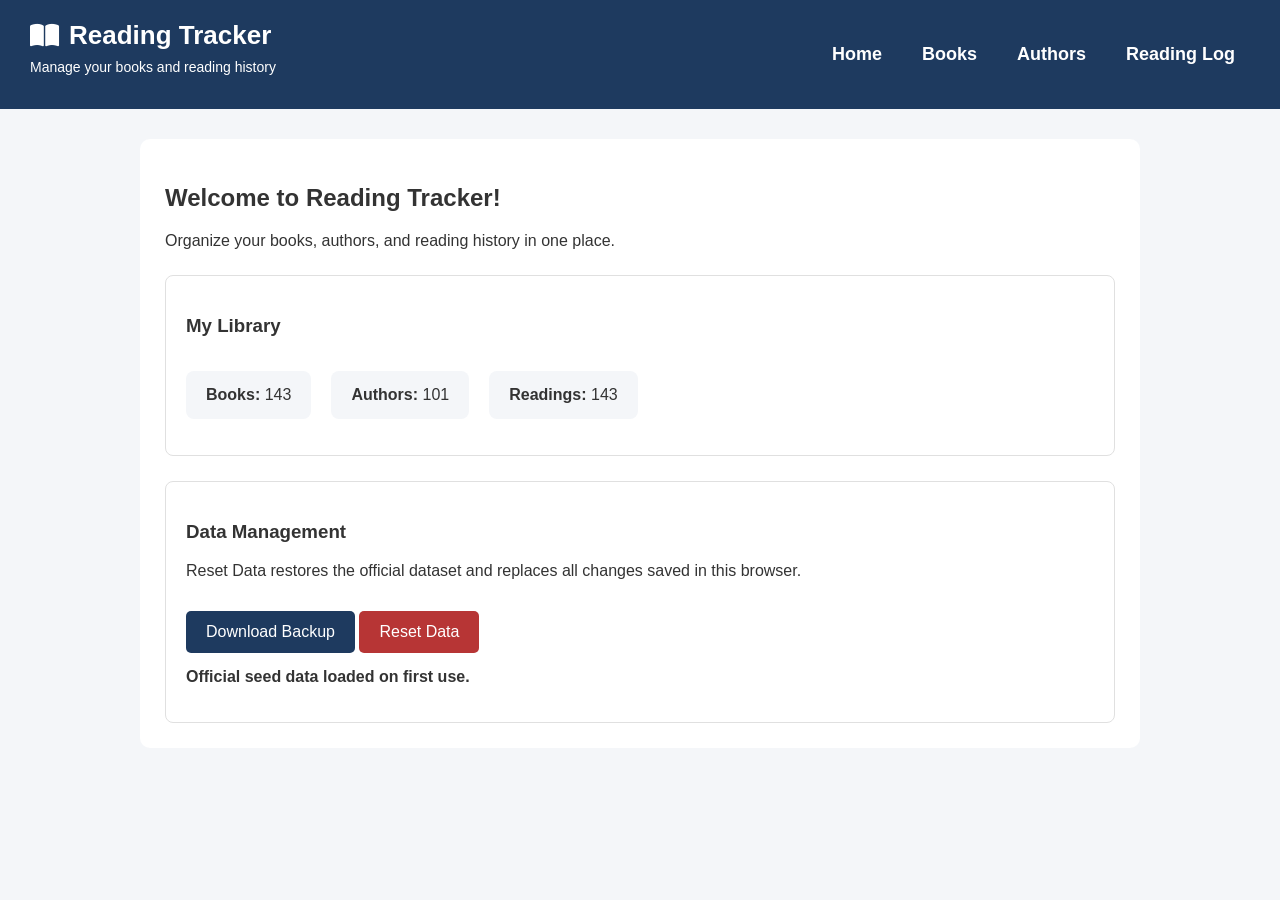
==== index.html @ 20c5fd81 "Subindo código incompleto - Reading Tracker" ====
<!DOCTYPE html>
<html lang="en">
<head>
    <meta charset="UTF-8">
    <meta name="viewport" content="width=device-width, initial-scale=1.0">
    <title>Reading Tracker</title>
    <link rel="stylesheet" href="style.css">
</head>
<body>
    <div id="header-container"></div>
    <main>
        <h2>Welcome to Reading Tracker!</h2>
        <p>Organize your books, authors, and reading history in one place.</p>
        <section>
            <h3>My Library</h3>
            <div class="library-summary">
                <p><strong>Books:</strong> <span id="book-count">–</span></p>
                <p><strong>Authors:</strong> <span id="author-count">–</span></p>
                <p><strong>Readings:</strong> <span id="reading-count">–</span></p>
            </div>
        </section>
        <section>
            <h3>Data Management</h3>
            <p>Reset Data restores the official dataset and replaces all changes saved in this browser.</p>
            <button type="button" id="backup-data-button" disabled>Download Backup</button>
            <button type="button" id="reset-data-button" disabled>Reset Data</button>
            <p id="data-message" role="status" aria-live="polite"></p>
        </section>
    </main>
    <script src="js/components.js"></script>
    <script type="module" src="js/home.js"></script>
</body>
</html>
---- style.css ----
/* ==============================
   GENERAL
============================== */

* {
    box-sizing: border-box;
}

body {
    font-family: Arial, sans-serif;
    margin: 0;
    padding: 0;
    background-color: #f4f6f9;
    color: #333;
}

main {
    max-width: 1000px;
    margin: 30px auto;
    padding: 25px;
    background-color: white;
    border-radius: 10px;
}

section {
    margin-top: 25px;
    padding: 20px;
    border: 1px solid #e0e0e0;
    border-radius: 8px;
}


/* ==============================
   HEADER
============================== */

#header-container {
    width: 100%;
}

.main-header {
    background-color: #1e3a5f;
    color: white;
    width: 100%;
    box-sizing: border-box;
    padding: 20px 30px;

    display: flex;
    justify-content: space-between;
    align-items: center;
    gap: 20px;
}

.main-header nav {
    display: flex;
    align-items: center;
    justify-content: flex-end;
    flex-wrap: wrap;
    gap: 10px;
    padding-top: 0;
}

.header-title {
    display: flex;
    align-items: center;
    gap: 10px;
    font-size: 26px;
    font-weight: 700;
}

.header-info h1 {
    font-size: 26px;
    font-weight: 700;
    margin: 0;
}

.header-info p {
    margin-top: 8px;
    font-size: 14px;
}

.main-header nav a {
    color: white;
    text-decoration: none;
    font-weight: 600;
    font-size: 18px;
    padding: 10px 15px;
    border-radius: 5px;
    transition: 0.3s;
}

.main-header nav a:hover {
    background-color: white;
    color: #1e3a5f;
}

/* Menu mobile: escondido em computadores */

.menu-toggle {
    display: none;
    background: none;
    border: none;
    color: white;
    font-size: 28px;
    cursor: pointer;
    margin: 0;
    padding: 5px 10px;
}


/* ==============================
   FOOTER
============================== */

.main-footer {
    background-color: #142b47;
    color: white;
    text-align: center;
    padding: 20px;
    margin-top: 30px;
}

footer {
    text-align: center;
    padding: 20px;
    color: #666;
}


/* ==============================
   FORMS AND INPUTS
============================== */

form {
    display: flex;
    flex-direction: column;
    gap: 10px;
}

label {
    font-weight: bold;
    margin-top: 10px;
}

input,
select {
    padding: 12px;
    border: 1px solid #ccc;
    border-radius: 5px;
    font-size: 16px;
    width: 100%;
}

select[multiple] {
    min-height: 90px;
}

textarea {
    padding: 12px;
    border: 1px solid #ccc;
    border-radius: 5px;
    font-family: Arial, sans-serif;
    font-size: 16px;
    resize: vertical;
}

small {
    color: #666;
}

.field-error {
    display: block;
    color: #c62828;
    font-size: 13px;
    min-height: 16px;
}

input:disabled,
select:disabled,
textarea:disabled {
    background-color: #eeeeee;
    cursor: not-allowed;
}


/* ==============================
   GENERAL BUTTONS
============================== */

button {
    background-color: #1e3a5f;
    color: white;
    padding: 12px 20px;
    border: none;
    border-radius: 5px;
    cursor: pointer;
    font-size: 16px;
    margin-top: 15px;
}

button:hover {
    background-color: #315d8d;
}


/* ==============================
   EDIT AND DELETE BUTTONS
============================== */

/* Keep action buttons side by side */

.author-actions,
.book-actions {
    display: flex;
    flex-direction: row;
    gap: 8px;
    align-items: center;
}

.author-actions button,
.book-actions button {
    margin: 0;
}

/* Edit - Yellow */

.author-actions button:first-child,
.book-actions button:first-child,
#readings-list button:first-child {
    background-color: #f1c40f;
    color: #333;
}

.author-actions button:first-child:hover,
.book-actions button:first-child:hover,
#readings-list button:first-child:hover {
    background-color: #d4ac0d;
}

/* Delete - Red */

.author-actions button:last-child,
.book-actions button:last-child,
#readings-list button:last-child {
    background-color: #b73535;
    color: white;
}

.author-actions button:last-child:hover,
.book-actions button:last-child:hover,
#readings-list button:last-child:hover {
    background-color: #922b2b;
}

/* Cancel - Gray */

#cancel-edit,
#cancel-reading-edit,
#cancel-book-edit {
    background-color: #777;
}

#cancel-edit[hidden],
#cancel-reading-edit[hidden],
#cancel-book-edit[hidden] {
    display: none;
}


/* ==============================
   SEARCH BOX
============================== */

.search-box {
    position: relative;
    width: 100%;
    margin: 10px 0 15px;
}

.search-box i {
    position: absolute;
    left: 12px;
    top: 50%;
    transform: translateY(-50%);
    color: #777;
}

.search-box input {
    width: 100%;
    padding: 12px 12px 12px 38px;
    border: 1px solid #ccc;
    border-radius: 6px;
    font-size: 15px;
}

.search-box input:focus {
    outline: none;
    border-color: #1e3a5f;
}


/* ==============================
   AUTHOR MANAGEMENT
============================== */

.author-item {
    display: flex;
    justify-content: space-between;
    align-items: center;
    gap: 15px;
    padding: 15px;
    border-bottom: 1px solid #ddd;
}

.author-item p {
    margin: 5px 0;
    color: #666;
}


/* ==============================
   BOOK MANAGEMENT
============================== */

#books-list {
    padding: 15px;
    background-color: #f4f6f9;
    border-radius: 5px;
}

.book-item {
    display: flex;
    justify-content: space-between;
    align-items: center;
    gap: 15px;
    padding: 15px;
    border-bottom: 1px solid #ddd;
}

.book-item p {
    margin: 5px 0;
    color: #666;
}


/* ==============================
   THEME CREATION
============================== */

.new-theme-container {
    display: flex;
    gap: 10px;
    align-items: stretch;
}

.new-theme-container input {
    flex: 1;
    min-width: 0;
}

.new-theme-container button {
    margin-top: 0;
    white-space: nowrap;
}


/* ==============================
   FIRST READING
============================== */

#first-reading-section {
    margin-top: 20px;
    padding: 20px;
    border: 1px solid #ddd;
    border-radius: 8px;
}

#first-reading-section legend {
    font-weight: bold;
    padding: 0 8px;
}

.checkbox-label {
    display: flex;
    align-items: center;
    gap: 10px;
    cursor: pointer;
}

.checkbox-label input {
    width: auto;
    margin: 0;
}

#first-reading-fields {
    margin-top: 15px;
}

#first-reading-fields:not([hidden]) {
    display: flex;
    flex-direction: column;
    gap: 10px;
}

#first-reading-fields[hidden],
#first-reading-section[hidden] {
    display: none;
}


/* ==============================
   READING MANAGEMENT
============================== */

.table-wrapper {
    overflow-x: auto;
}

table {
    width: 100%;
    border-collapse: collapse;
    margin-top: 15px;
}

th,
td {
    padding: 12px;
    text-align: left;
    border-bottom: 1px solid #ddd;
}

th {
    background-color: #1e3a5f;
    color: white;
}

th button {
    background: transparent;
    margin: 0;
    padding: 4px;
    font-weight: bold;
}

td button {
    margin: 3px;
    padding: 8px;
}

/* Reset reading edit button */

#cancel-reading-edit {
    background-color: #777;
}


/* ==============================
   HOME - DATA MANAGEMENT
============================== */

.library-summary {
    display: flex;
    flex-wrap: wrap;
    gap: 20px;
}

.library-summary p {
    padding: 15px 20px;
    background-color: #f4f6f9;
    border-radius: 8px;
}

#reset-data-button {
    background-color: #b73535;
}

#reset-data-button:hover {
    background-color: #922b2b;
}

#reset-data-button:disabled,
#backup-data-button:disabled {
    opacity: 0.6;
    cursor: not-allowed;
}

#data-message {
    font-weight: bold;
    margin-top: 15px;
}


/* ==============================
   RESPONSIVE DESIGN
============================== */

/* Tablets and mobile devices */

@media (max-width: 768px) {

    .main-header {
        flex-wrap: wrap;
        padding: 20px;
    }

    /* Show hamburger only on small screens */

    .menu-toggle {
        display: block;
    }

    /* Hide navigation until clicked */

    .main-header nav {
        display: none;
        flex-direction: column;
        width: 100%;
        gap: 10px;
        padding-top: 20px;
    }

    /* Show navigation when activated */

    .main-header nav.active {
        display: flex;
    }

    .main-header nav a {
        display: block;
    }
}


/* Small mobile screens */

@media (max-width: 600px) {

    main {
        margin: 15px;
        padding: 15px;
    }

    .author-item,
    .book-item {
        flex-direction: column;
        align-items: flex-start;
    }

    .new-theme-container {
        flex-direction: column;
    }

    .author-actions,
    .book-actions {
        flex-direction: row;
    }
}

.readings-table-container {
    max-height: 400px;
    overflow-y: auto;
    overflow-x: auto;
    border: 1px solid #ddd;
    border-radius: 8px;
}

/* Mantém o cabeçalho da tabela visível durante a rolagem */
.readings-table-container thead th {
    position: sticky;
    top: 0;
    background-color: #1e3a5f;
    color: white;
    z-index: 2;
}

.list-container {
    max-height: 400px;
    overflow-y: auto;
    overflow-x: hidden;
    border: 1px solid #ddd;
    border-radius: 8px;
    padding: 10px;
}

.success-modal {
    display: none;
    position: fixed;
    inset: 0;
    background: rgba(0, 0, 0, 0.5);
    justify-content: center;
    align-items: center;
    z-index: 9999;
}

.success-content {
    background: white;
    padding: 35px;
    border-radius: 15px;
    text-align: center;
    width: 320px;
    max-width: calc(100% - 40px);
    box-shadow: 0 5px 25px rgba(0, 0, 0, 0.2);
    animation: appear 0.3s ease;
}

.success-icon {
    width: 65px;
    height: 65px;
    background: #d4edda;
    color: #28a745;
    border-radius: 50%;
    display: flex;
    align-items: center;
    justify-content: center;
    font-size: 30px;
    margin: 0 auto 15px;
}

.success-content h2 {
    color: #28a745;
    margin-bottom: 10px;
}

.success-content p {
    color: #555;
    margin-bottom: 20px;
}

.success-content button {
    background: #28a745;
    color: white;
    border: none;
    padding: 10px 30px;
    border-radius: 6px;
    cursor: pointer;
}

.success-content button:hover {
    background: #218838;
}

@keyframes appear {
    from {
        opacity: 0;
        transform: scale(0.8);
    }

    to {
        opacity: 1;
        transform: scale(1);
    }
}

/* READING ACTION BUTTONS */

.reading-actions {
    white-space: nowrap;
}

.reading-actions button {
    padding: 8px 14px;
    margin: 3px;
    border-radius: 5px;
    font-size: 14px;
    font-weight: 600;
    transition: 0.2s ease;
}

.reading-actions .edit-button {
    background-color: #f1c40f;
    color: #333;
}

.reading-actions .edit-button:hover {
    background-color: #d4ac0d;
    transform: translateY(-2px);
}

.reading-actions .delete-button {
    background-color: #b73535;
    color: white;
}

.reading-actions .delete-button:hover {
    background-color: #922b2b;
    transform: translateY(-2px);
}

/* ========================================
   SUCCESS MODAL
======================================== */

.success-modal {
    display: none;
    position: fixed;
    inset: 0;
    width: 100%;
    height: 100%;
    background: rgba(0, 0, 0, 0.5);
    justify-content: center;
    align-items: center;
    z-index: 9999;
}

.success-modal.active {
    display: flex;
}

.success-content {
    background: white;
    padding: 30px;
    border-radius: 12px;
    text-align: center;
    width: 350px;
    max-width: 90%;
    box-shadow: 0 5px 20px rgba(0, 0, 0, 0.2);
    animation: appear 0.3s ease;
}

/* ========================================
   DELETE CONFIRMATION MODAL
======================================== */

.delete-modal {
    display: none;
    position: fixed;
    inset: 0;
    background: rgba(0, 0, 0, 0.5);
    justify-content: center;
    align-items: center;
    z-index: 10000;
}

.delete-modal.active {
    display: flex;
}

.delete-content {
    background: white;
    padding: 30px;
    border-radius: 12px;
    width: 380px;
    max-width: 90%;
    text-align: center;
    box-shadow: 0 5px 20px rgba(0, 0, 0, 0.2);
    animation: appear 0.3s ease;
}

.delete-icon {
    width: 60px;
    height: 60px;
    background: #fde8e8;
    color: #b73535;
    border-radius: 50%;
    display: flex;
    align-items: center;
    justify-content: center;
    font-size: 25px;
    margin: 0 auto 15px;
}

.delete-content h2 {
    margin-bottom: 10px;
}

.delete-content p {
    color: #666;
    line-height: 1.5;
    margin-bottom: 25px;
}

.delete-actions {
    display: flex;
    justify-content: center;
    gap: 12px;
}

.delete-actions button {
    padding: 10px 20px;
    border: none;
    border-radius: 6px;
    cursor: pointer;
    font-weight: 600;
}

#cancel-delete {
    background: #e5e7eb;
    color: #333;
}

#cancel-delete:hover {
    background: #d1d5db;
}

#confirm-delete {
    background: #b73535;
    color: white;
}

#confirm-delete:hover {
    background: #922b2b;
}

#confirm-delete:disabled {
    opacity: 0.6;
    cursor: not-allowed;
}

#delete-message {
    white-space: pre-line;
    line-height: 1.6;
}
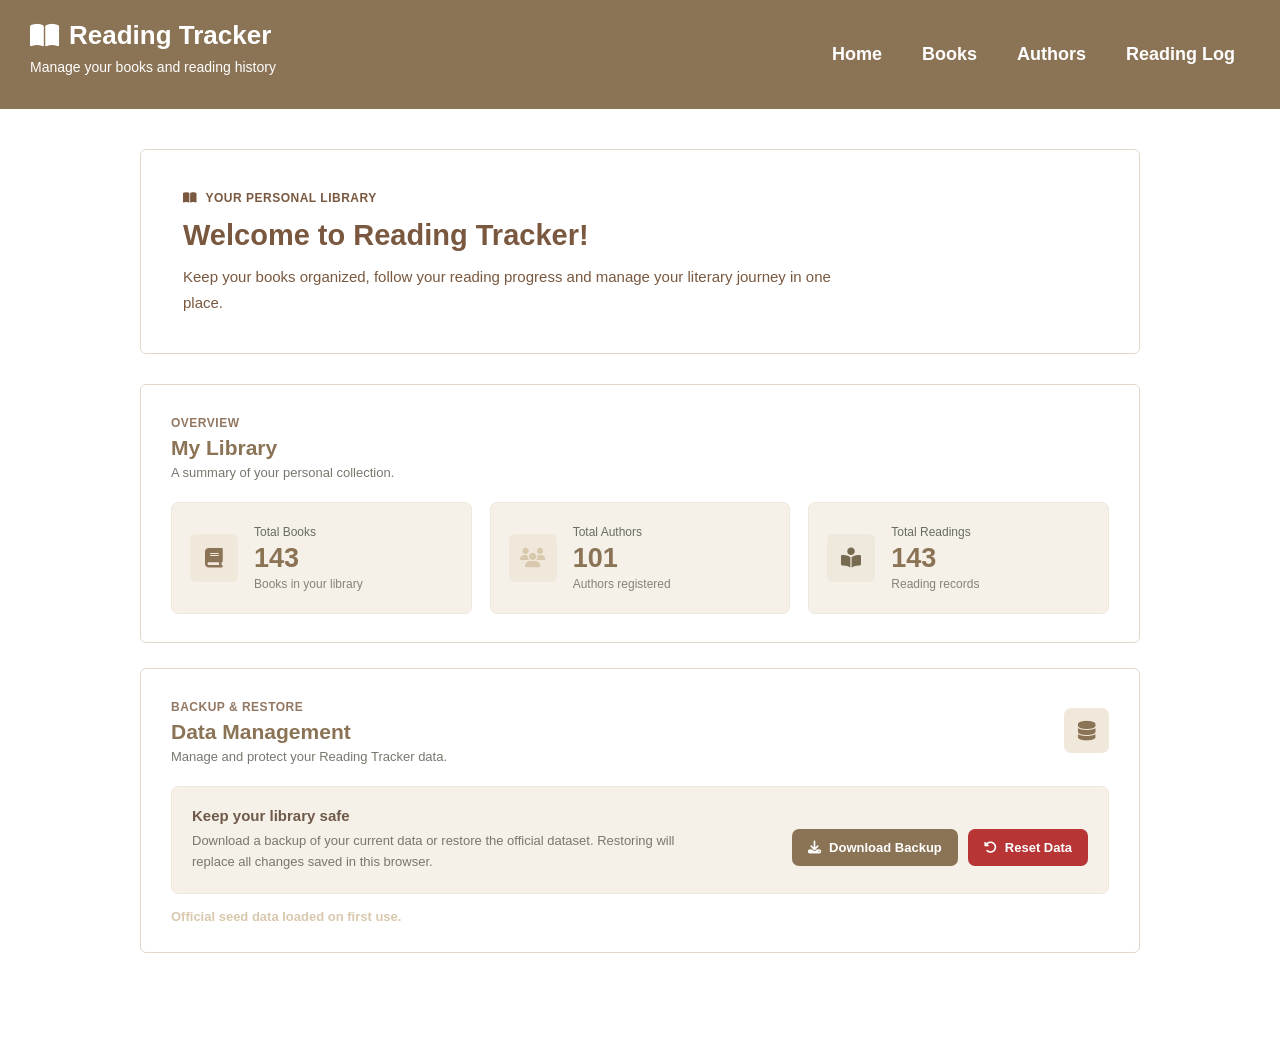
==== commit f8c8e800: "Ajustes no trabalho Reading-Tracker" ====
--- a/index.html
+++ b/index.html
@@ -1,33 +1,200 @@
 <!DOCTYPE html>
 <html lang="en">
+
 <head>
     <meta charset="UTF-8">
     <meta name="viewport" content="width=device-width, initial-scale=1.0">
+
     <title>Reading Tracker</title>
+
     <link rel="stylesheet" href="style.css">
+    <link rel="stylesheet"
+          href="https://cdnjs.cloudflare.com/ajax/libs/font-awesome/6.7.2/css/all.min.css">
 </head>
+
 <body>
+
+    <!-- CABEÇALHO DA PÁGINA -->
     <div id="header-container"></div>
-    <main>
-        <h2>Welcome to Reading Tracker!</h2>
-        <p>Organize your books, authors, and reading history in one place.</p>
-        <section>
-            <h3>My Library</h3>
+
+    <main class="home-page">
+
+        <!-- SEÇÃO DE BOAS-VINDAS -->
+        <section class="home-hero">
+            <div class="hero-text">
+                <span class="hero-label">
+                    <i class="fa-solid fa-book-open"></i>
+                    YOUR PERSONAL LIBRARY
+                </span>
+
+                <h2>Welcome to Reading Tracker!</h2>
+
+                <p>
+                    Keep your books organized, follow your reading progress
+                    and manage your literary journey in one place.
+                </p>
+            </div>
+
+            <div class="hero-decoration">
+                <i class="fa-solid fa-book-open"></i>
+            </div>
+        </section>
+
+        <!-- RESUMO DA BIBLIOTECA -->
+        <section class="dashboard-section">
+            <div class="section-heading">
+                <div>
+                    <span class="section-subtitle">OVERVIEW</span>
+                    <h3>My Library</h3>
+                    <p>A summary of your personal collection.</p>
+                </div>
+            </div>
+
             <div class="library-summary">
-                <p><strong>Books:</strong> <span id="book-count">–</span></p>
-                <p><strong>Authors:</strong> <span id="author-count">–</span></p>
-                <p><strong>Readings:</strong> <span id="reading-count">–</span></p>
+
+                <!-- TOTAL DE LIVROS -->
+                <div class="summary-card books-card">
+                    <div class="summary-icon">
+                        <i class="fa-solid fa-book"></i>
+                    </div>
+
+                    <div class="summary-info">
+                        <span class="summary-label">Total Books</span>
+                        <strong id="book-count">–</strong>
+                        <span class="summary-description">Books in your library</span>
+                    </div>
+                </div>
+
+                <!-- TOTAL DE AUTORES -->
+                <div class="summary-card authors-card">
+                    <div class="summary-icon">
+                        <i class="fa-solid fa-users"></i>
+                    </div>
+
+                    <div class="summary-info">
+                        <span class="summary-label">Total Authors</span>
+                        <strong id="author-count">–</strong>
+                        <span class="summary-description">Authors registered</span>
+                    </div>
+                </div>
+
+                <!-- TOTAL DE LEITURAS -->
+                <div class="summary-card readings-card">
+                    <div class="summary-icon">
+                        <i class="fa-solid fa-book-open-reader"></i>
+                    </div>
+
+                    <div class="summary-info">
+                        <span class="summary-label">Total Readings</span>
+                        <strong id="reading-count">–</strong>
+                        <span class="summary-description">Reading records</span>
+                    </div>
+                </div>
+
             </div>
         </section>
-        <section>
-            <h3>Data Management</h3>
-            <p>Reset Data restores the official dataset and replaces all changes saved in this browser.</p>
-            <button type="button" id="backup-data-button" disabled>Download Backup</button>
-            <button type="button" id="reset-data-button" disabled>Reset Data</button>
+
+        <!-- GERENCIAMENTO DOS DADOS -->
+        <section class="dashboard-section management-section">
+
+            <div class="section-heading">
+                <div>
+                    <span class="section-subtitle">BACKUP & RESTORE</span>
+                    <h3>Data Management</h3>
+                    <p>Manage and protect your Reading Tracker data.</p>
+                </div>
+
+                <div class="management-heading-icon">
+                    <i class="fa-solid fa-database"></i>
+                </div>
+            </div>
+
+            <div class="management-content">
+
+                <div class="management-info">
+                    <h4>Keep your library safe</h4>
+
+                    <p>
+                        Download a backup of your current data or restore
+                        the official dataset. Restoring will replace all
+                        changes saved in this browser.
+                    </p>
+                </div>
+
+                <div class="management-buttons">
+
+                    <!-- BOTÃO PARA BAIXAR O BACKUP -->
+                    <button type="button"
+                            id="backup-data-button"
+                            class="backup-button"
+                            disabled>
+                        <i class="fa-solid fa-download"></i>
+                        Download Backup
+                    </button>
+
+                    <!-- BOTÃO PARA RESTAURAR OS DADOS -->
+                    <button type="button"
+                            id="reset-data-button"
+                            class="reset-button"
+                            disabled>
+                        <i class="fa-solid fa-rotate-left"></i>
+                        Reset Data
+                    </button>
+
+                </div>
+
+            </div>
+
             <p id="data-message" role="status" aria-live="polite"></p>
+
         </section>
+
     </main>
+
+    <!-- MODAL DE CONFIRMAÇÃO DA RESTAURAÇÃO DOS DADOS -->
+    <div id="reset-modal" class="modal-overlay hidden">
+
+        <div class="modal-content">
+
+            <div class="modal-icon">
+                <i class="fa-solid fa-triangle-exclamation"></i>
+            </div>
+
+            <h2 class="modal-title">Reset Reading Tracker?</h2>
+
+            <p class="modal-message">
+                Are you sure you want to restore the initial data?
+                All your current books, authors, reading records,
+                and changes will be permanently deleted and replaced
+                with the original data.
+            </p>
+
+            <div class="modal-actions">
+
+                <!-- BOTÃO PARA CANCELAR A RESTAURAÇÃO -->
+                <button type="button"
+                        id="cancel-reset"
+                        class="btn-cancel">
+                    Cancel
+                </button>
+
+                <!-- BOTÃO PARA CONFIRMAR A RESTAURAÇÃO -->
+                <button type="button"
+                        id="confirm-reset"
+                        class="btn-reset">
+                    <i class="fa-solid fa-rotate-left"></i>
+                    Reset Data
+                </button>
+
+            </div>
+
+        </div>
+
+    </div>
+
+    <!-- ARQUIVOS JAVASCRIPT -->
     <script src="js/components.js"></script>
     <script type="module" src="js/home.js"></script>
+
 </body>
-</html>
+</html>
--- a/style.css
+++ b/style.css
@@ -11,7 +11,7 @@
     font-family: Arial, sans-serif;
     margin: 0;
     padding: 0;
-    background-color: #f4f6f9;
+    background-color: #ffffff;
     color: #333;
 }
 
@@ -20,14 +20,14 @@
     margin: 30px auto;
     padding: 25px;
     background-color: white;
-    border-radius: 10px;
+    border-radius: 7px;
 }
 
 section {
     margin-top: 25px;
     padding: 20px;
-    border: 1px solid #e0e0e0;
-    border-radius: 8px;
+    border: 1px solid #e2d8ca;
+    border-radius: 6px;
 }
 
 
@@ -40,7 +40,7 @@
 }
 
 .main-header {
-    background-color: #1e3a5f;
+    background-color: #8b7355;
     color: white;
     width: 100%;
     box-sizing: border-box;
@@ -92,7 +92,7 @@
 
 .main-header nav a:hover {
     background-color: white;
-    color: #1e3a5f;
+    color: #8b7355;
 }
 
 /* Menu mobile: escondido em computadores */
@@ -114,7 +114,7 @@
 ============================== */
 
 .main-footer {
-    background-color: #142b47;
+    background-color: #725d45;
     color: white;
     text-align: center;
     padding: 20px;
@@ -146,7 +146,7 @@
 input,
 select {
     padding: 12px;
-    border: 1px solid #ccc;
+    border: 1px solid #dfd2c8;
     border-radius: 5px;
     font-size: 16px;
     width: 100%;
@@ -158,7 +158,7 @@
 
 textarea {
     padding: 12px;
-    border: 1px solid #ccc;
+    border: 1px solid #dfd2c8;
     border-radius: 5px;
     font-family: Arial, sans-serif;
     font-size: 16px;
@@ -189,7 +189,7 @@
 ============================== */
 
 button {
-    background-color: #1e3a5f;
+    background-color: #8b7355;
     color: white;
     padding: 12px 20px;
     border: none;
@@ -200,7 +200,7 @@
 }
 
 button:hover {
-    background-color: #315d8d;
+    background-color: #d8c8ad;
 }
 
 
@@ -258,7 +258,7 @@
 #cancel-edit,
 #cancel-reading-edit,
 #cancel-book-edit {
-    background-color: #777;
+    background-color: #dbd2d2;
 }
 
 #cancel-edit[hidden],
@@ -289,14 +289,14 @@
 .search-box input {
     width: 100%;
     padding: 12px 12px 12px 38px;
-    border: 1px solid #ccc;
+    border: 1px solid #dfd2c8;
     border-radius: 6px;
     font-size: 15px;
 }
 
 .search-box input:focus {
     outline: none;
-    border-color: #1e3a5f;
+    border-color: #8b7355;
 }
 
 
@@ -310,7 +310,7 @@
     align-items: center;
     gap: 15px;
     padding: 15px;
-    border-bottom: 1px solid #ddd;
+    border-bottom: 1px solid #e2d8ca;
 }
 
 .author-item p {
@@ -325,7 +325,7 @@
 
 #books-list {
     padding: 15px;
-    background-color: #f4f6f9;
+    background-color: transparent;
     border-radius: 5px;
 }
 
@@ -335,7 +335,7 @@
     align-items: center;
     gap: 15px;
     padding: 15px;
-    border-bottom: 1px solid #ddd;
+    border-bottom: 1px solid #e2d8ca;
 }
 
 .book-item p {
@@ -371,21 +371,21 @@
 
 #first-reading-section {
     margin-top: 20px;
-    padding: 20px;
-    border: 1px solid #ddd;
-    border-radius: 8px;
+    padding: 0;
+    border: 0;
 }
 
 #first-reading-section legend {
-    font-weight: bold;
-    padding: 0 8px;
+    padding: 0;
+    font-weight: normal;
 }
 
 .checkbox-label {
-    display: flex;
-    align-items: center;
-    gap: 10px;
+    display: inline-flex;
+    align-items: center;
+    gap: 8px;
     cursor: pointer;
+    font-weight: normal;
 }
 
 .checkbox-label input {
@@ -394,7 +394,7 @@
 }
 
 #first-reading-fields {
-    margin-top: 15px;
+    margin-top: 12px;
 }
 
 #first-reading-fields:not([hidden]) {
@@ -427,11 +427,11 @@
 td {
     padding: 12px;
     text-align: left;
-    border-bottom: 1px solid #ddd;
+    border-bottom: 1px solid #e2d8ca;
 }
 
 th {
-    background-color: #1e3a5f;
+    background-color: #8b7355;
     color: white;
 }
 
@@ -450,7 +450,7 @@
 /* Reset reading edit button */
 
 #cancel-reading-edit {
-    background-color: #777;
+    background-color: #9e9d9d;
 }
 
 
@@ -466,8 +466,8 @@
 
 .library-summary p {
     padding: 15px 20px;
-    background-color: #f4f6f9;
-    border-radius: 8px;
+    background-color: transparent;
+    border-radius: 6px;
 }
 
 #reset-data-button {
@@ -561,14 +561,14 @@
     overflow-y: auto;
     overflow-x: auto;
     border: 1px solid #ddd;
-    border-radius: 8px;
+    border-radius: 6px;
 }
 
 /* Mantém o cabeçalho da tabela visível durante a rolagem */
 .readings-table-container thead th {
     position: sticky;
     top: 0;
-    background-color: #1e3a5f;
+    background-color: #8b7355;
     color: white;
     z-index: 2;
 }
@@ -578,7 +578,7 @@
     overflow-y: auto;
     overflow-x: hidden;
     border: 1px solid #ddd;
-    border-radius: 8px;
+    border-radius: 6px;
     padding: 10px;
 }
 
@@ -673,7 +673,6 @@
 
 .reading-actions .edit-button:hover {
     background-color: #d4ac0d;
-    transform: translateY(-2px);
 }
 
 .reading-actions .delete-button {
@@ -683,7 +682,6 @@
 
 .reading-actions .delete-button:hover {
     background-color: #922b2b;
-    transform: translateY(-2px);
 }
 
 /* ========================================
@@ -709,7 +707,7 @@
 .success-content {
     background: white;
     padding: 30px;
-    border-radius: 12px;
+    border-radius: 6px;
     text-align: center;
     width: 350px;
     max-width: 90%;
@@ -738,7 +736,7 @@
 .delete-content {
     background: white;
     padding: 30px;
-    border-radius: 12px;
+    border-radius: 6px;
     width: 380px;
     max-width: 90%;
     text-align: center;
@@ -809,4 +807,940 @@
 #delete-message {
     white-space: pre-line;
     line-height: 1.6;
-}+}
+
+.modal-overlay {
+    position: fixed;
+    inset: 0;
+    background: rgba(0, 0, 0, 0.5);
+    display: flex;
+    justify-content: center;
+    align-items: center;
+    z-index: 1000;
+}
+
+.modal-overlay.hidden {
+    display: none;
+}
+
+.modal-content {
+    background: white;
+    padding: 30px;
+    border-radius: 6px;
+    width: 90%;
+    max-width: 420px;
+    text-align: center;
+    box-shadow: 0 4px 20px rgba(0, 0, 0, 0.2);
+}
+
+.modal-icon {
+    font-size: 35px;
+    margin-bottom: 10px;
+}
+
+.modal-title {
+    margin-bottom: 12px;
+    color: #8b7355;
+}
+
+.modal-message {
+    color: #555;
+    line-height: 1.5;
+    margin-bottom: 25px;
+}
+
+.modal-actions {
+    display: flex;
+    justify-content: center;
+    gap: 12px;
+}
+
+.btn-cancel,
+.btn-reset {
+    padding: 10px 18px;
+    border: none;
+    border-radius: 6px;
+    cursor: pointer;
+    font-weight: bold;
+}
+
+.btn-cancel {
+    background: #e5e7eb;
+    color: #a4a1a1;
+}
+
+.btn-reset {
+    background: #dc3545;
+    color: white;
+}
+
+th button[data-sort] {
+    background: transparent;
+    border: none;
+    color: inherit;
+    font: inherit;
+    font-weight: bold;
+    cursor: pointer;
+    display: inline-flex;
+    align-items: center;
+    gap: 7px;
+}
+
+th button[data-sort] i {
+    font-size: 12px;
+    opacity: 0.7;
+}
+
+th button[data-sort]:hover {
+    color: #8b7355;
+}
+
+th button[data-sort]:hover i {
+    opacity: 1;
+}
+
+/* ==============================
+   HOME DASHBOARD
+============================== */
+
+.home-page {
+    max-width: 1050px;
+    margin: 40px auto;
+    padding: 0 25px 40px;
+}
+
+/* Welcome */
+
+.home-hero {
+    position: relative;
+    display: flex;
+    justify-content: space-between;
+    align-items: center;
+    overflow: hidden;
+    padding: 38px 42px;
+    margin-bottom: 30px;
+    background: #8b7355;
+    border-radius: 6px;
+    color: white;
+    box-shadow: none;
+}
+
+.hero-text {
+    max-width: 650px;
+    position: relative;
+    z-index: 1;
+}
+
+.hero-label {
+    display: inline-flex;
+    align-items: center;
+    gap: 8px;
+    margin-bottom: 14px;
+    color: #f1e8dc;
+    font-size: 12px;
+    font-weight: 700;
+    letter-spacing: 0.5px;
+}
+
+.home-hero h2 {
+    margin: 0 0 12px;
+    color: white;
+    font-size: 29px;
+}
+
+.home-hero p {
+    margin: 0;
+    color: #f8f4ed;
+    font-size: 15px;
+    line-height: 1.7;
+}
+
+.hero-decoration {
+    display: flex;
+    align-items: center;
+    justify-content: center;
+    width: 125px;
+    height: 125px;
+    margin-left: 20px;
+    flex-shrink: 0;
+    border-radius: 50%;
+    background: rgba(255, 255, 255, 0.10);
+    color: rgba(255, 255, 255, 0.85);
+    font-size: 55px;
+}
+
+/* Dashboard Sections */
+
+.home-page .dashboard-section {
+    padding: 28px 30px;
+    margin-bottom: 25px;
+    background: white;
+    border: 1px solid #e2d8ca;
+    border-radius: 6px;
+    box-shadow: none;
+}
+
+.section-heading {
+    display: flex;
+    justify-content: space-between;
+    align-items: center;
+    margin-bottom: 22px;
+}
+
+.section-subtitle {
+    color: #927763;
+    font-size: 12px;
+    font-weight: 700;
+    letter-spacing: 0.5px;
+}
+
+.section-heading h3 {
+    margin: 5px 0;
+    color: #8b7355;
+    font-size: 21px;
+}
+
+.section-heading p {
+    margin: 0;
+    color: #77786d;
+    font-size: 13px;
+}
+
+/* Summary Cards */
+
+.home-page .library-summary {
+    display: grid;
+    grid-template-columns: repeat(3, minmax(0, 1fr));
+    gap: 18px;
+}
+
+.summary-card {
+    display: flex;
+    align-items: center;
+    gap: 16px;
+    min-width: 0;
+    padding: 22px 18px;
+    background: #f5f0e8;
+    border: 1px solid #f1e8dc;
+    border-radius: 7px;
+    transition: background-color 0.2s ease;
+}
+
+.summary-card:hover {
+    box-shadow: none;
+}
+
+.summary-icon {
+    display: flex;
+    align-items: center;
+    justify-content: center;
+    width: 48px;
+    height: 48px;
+    flex-shrink: 0;
+    border-radius: 6px;
+    background: #f1e8dc;
+    color: #8b7355;
+    font-size: 20px;
+}
+
+.authors-card .summary-icon {
+    background: #f1e8dc;
+    color: #d8c8ad;
+}
+
+.readings-card .summary-icon {
+    background: #eee9dc;
+    color: #766b50;
+}
+
+.summary-info {
+    display: flex;
+    flex-direction: column;
+    gap: 3px;
+}
+
+.summary-label {
+    color: #696d61;
+    font-size: 12px;
+}
+
+.summary-info strong {
+    color: #8b7355;
+    font-size: 27px;
+    line-height: 1.2;
+}
+
+.summary-description {
+    color: #858477;
+    font-size: 12px;
+}
+
+/* Data Management */
+
+.management-heading-icon {
+    display: flex;
+    align-items: center;
+    justify-content: center;
+    width: 45px;
+    height: 45px;
+    border-radius: 7px;
+    background: #f1e8dc;
+    color: #8b7355;
+    font-size: 20px;
+}
+
+.management-content {
+    display: flex;
+    justify-content: space-between;
+    align-items: center;
+    gap: 25px;
+    padding: 20px;
+    background: #f5f0e8;
+    border: 1px solid #f1e8dc;
+    border-radius: 7px;
+}
+
+.management-info h4 {
+    margin: 0 0 7px;
+    color: #6f5949;
+    font-size: 15px;
+}
+
+.management-info p {
+    max-width: 520px;
+    margin: 0;
+    color: #77786d;
+    font-size: 13px;
+    line-height: 1.6;
+}
+
+.management-buttons {
+    display: flex;
+    gap: 10px;
+    flex-shrink: 0;
+}
+
+.management-buttons button {
+    display: inline-flex;
+    align-items: center;
+    justify-content: center;
+    gap: 8px;
+    padding: 11px 16px;
+    border: none;
+    border-radius: 7px;
+    color: white;
+    font-size: 13px;
+    font-weight: 600;
+    cursor: pointer;
+    transition: background-color 0.2s ease;
+}
+
+.management-buttons button:hover:not(:disabled) {
+}
+
+.backup-button {
+    background: #8b7355;
+}
+
+.backup-button:hover:not(:disabled) {
+    background: #d8c8ad;
+}
+
+.reset-button {
+    background: #c74747;
+}
+
+.reset-button:hover:not(:disabled) {
+    background: #a93636;
+}
+
+.management-buttons button:disabled {
+    opacity: 0.55;
+    cursor: not-allowed;
+}
+
+/* Status Message */
+
+#data-message {
+    margin: 15px 0 0;
+    color: #d8c8ad;
+    font-size: 13px;
+}
+
+/* ==============================
+   RESET CONFIRMATION MODAL
+============================== */
+
+.modal-overlay {
+    position: fixed;
+    inset: 0;
+    display: flex;
+    align-items: center;
+    justify-content: center;
+    padding: 20px;
+    background: rgba(15, 28, 45, 0.58);
+    backdrop-filter: blur(3px);
+    z-index: 2000;
+}
+
+.modal-overlay.hidden {
+    display: none;
+}
+
+.modal-content {
+    width: 100%;
+    max-width: 430px;
+    padding: 32px;
+    background: white;
+    border-radius: 6px;
+    text-align: center;
+    box-shadow: 0 15px 45px rgba(0, 0, 0, 0.18);
+    animation: modalAppear 0.2s ease;
+}
+
+@keyframes modalAppear {
+    from {
+        opacity: 0;
+        transform: translateY(10px);
+    }
+
+    to {
+        opacity: 1;
+        transform: translateY(0);
+    }
+}
+
+.modal-icon {
+    display: flex;
+    align-items: center;
+    justify-content: center;
+    width: 58px;
+    height: 58px;
+    margin: 0 auto 17px;
+    border-radius: 50%;
+    background: #f4f7f5;
+    color: #c74747;
+    font-size: 25px;
+}
+
+.modal-title {
+    margin: 0 0 12px;
+    color: #8b7355;
+    font-size: 22px;
+}
+
+.modal-message {
+    margin: 0 0 25px;
+    color: #8b786a;
+    font-size: 14px;
+    line-height: 1.7;
+}
+
+.modal-actions {
+    display: flex;
+    justify-content: center;
+    gap: 12px;
+}
+
+.modal-actions button {
+    display: inline-flex;
+    align-items: center;
+    justify-content: center;
+    gap: 7px;
+    padding: 11px 20px;
+    border: none;
+    border-radius: 7px;
+    font-size: 13px;
+    font-weight: 600;
+    cursor: pointer;
+    transition: background 0.2s ease;
+}
+
+.btn-cancel {
+    background: #edf0f4;
+    color: #ababac;
+}
+
+.btn-cancel:hover {
+    background: #e5e1d6;
+}
+
+.btn-reset {
+    background: #c74747;
+    color: white;
+}
+
+.btn-reset:hover {
+    background: #a93636;
+}
+
+.modal-actions button:disabled {
+    opacity: 0.6;
+    cursor: not-allowed;
+}
+
+/* ==============================
+   RESPONSIVE
+============================== */
+
+@media (max-width: 750px) {
+
+    .home-page {
+        margin-top: 25px;
+        padding: 0 15px 30px;
+    }
+
+    .home-hero {
+        padding: 28px 25px;
+    }
+
+    .home-hero h2 {
+        font-size: 23px;
+    }
+
+    .hero-decoration {
+        width: 85px;
+        height: 85px;
+        font-size: 38px;
+    }
+
+    .home-page .library-summary {
+        grid-template-columns: 1fr;
+        gap: 12px;
+    }
+
+    .management-content {
+        align-items: flex-start;
+        flex-direction: column;
+    }
+
+    .management-buttons {
+        width: 100%;
+        flex-wrap: wrap;
+    }
+}
+
+@media (max-width: 480px) {
+
+    .hero-decoration {
+        display: none;
+    }
+
+    .home-page .dashboard-section {
+        padding: 22px 18px;
+    }
+
+    .management-buttons {
+        flex-direction: column;
+    }
+
+    .management-buttons button {
+        width: 100%;
+    }
+
+    .modal-content {
+        padding: 25px 20px;
+    }
+}
+
+/* ==============================
+   BOOK MANAGEMENT
+============================== */
+
+.books-page {
+    max-width: 1050px;
+    margin: 40px auto;
+    padding: 0 25px 40px;
+}
+
+.page-heading {
+    margin-bottom: 25px;
+}
+
+.page-heading h2 {
+    display: flex;
+    align-items: center;
+    gap: 10px;
+    margin-bottom: 8px;
+    color: #8b7355;
+    font-size: 26px;
+}
+
+.page-heading h2 i {
+    font-size: 23px;
+}
+
+.page-heading p {
+    color: #77786d;
+    font-size: 14px;
+}
+
+/* Form and list cards */
+
+.books-page .content-card {
+    padding: 30px;
+    margin-bottom: 25px;
+    background: white;
+    border: 1px solid #e2d8ca;
+    border-radius: 6px;
+    box-shadow: none;
+}
+
+.books-page .card-heading {
+    margin-bottom: 25px;
+}
+
+.books-page .card-heading h3 {
+    margin: 0 0 6px;
+    color: #8b7355;
+    font-size: 20px;
+}
+
+.books-page .card-heading p {
+    margin: 0;
+    color: #a18b7a;
+    font-size: 13px;
+}
+
+/* Form layout */
+
+.books-page form {
+    display: flex;
+    flex-direction: column;
+    gap: 12px;
+}
+
+.books-page form label {
+    margin-top: 9px;
+    color: #454b40;
+    font-size: 13px;
+    font-weight: 600;
+}
+
+.books-page form input,
+.books-page form select,
+.books-page form textarea {
+    width: 100%;
+    box-sizing: border-box;
+    padding: 11px 12px;
+    border: 1px solid #e2d8ca;
+    border-radius: 7px;
+    background: #fff;
+    color: #383f36;
+    font-size: 13px;
+    transition: border-color 0.2s, box-shadow 0.2s;
+}
+
+.books-page form input:focus,
+.books-page form select:focus,
+.books-page form textarea:focus {
+    outline: none;
+    border-color: #d8c8ad;
+    box-shadow: 0 0 0 3px rgba(82, 121, 165, 0.12);
+}
+
+.books-page form select[multiple] {
+    min-height: 120px;
+}
+
+.books-page form small {
+    font-size: 12px;
+    color: #858477;
+}
+
+/* Form buttons */
+
+.books-page form button {
+    width: fit-content;
+    min-width: 125px;
+    padding: 11px 18px;
+    border: none;
+    border-radius: 7px;
+    background: #8b7355;
+    color: white;
+    font-weight: 600;
+    cursor: pointer;
+    transition: background-color 0.2s;
+}
+
+.books-page form button:hover {
+    background: #d8c8ad;
+}
+
+.books-page form button[type="button"] {
+    background: #e9edf2;
+    color: #40536b;
+}
+
+.books-page form button[type="button"]:hover {
+    background: #dce3eb;
+}
+
+/* Book list */
+
+.books-page .search-box {
+    margin-bottom: 20px;
+}
+
+.books-page .list-container {
+    overflow-x: auto;
+}
+
+.books-page .table-wrapper {
+    width: 100%;
+    overflow-x: auto;
+}
+
+.books-page table {
+    width: 100%;
+    border-collapse: collapse;
+}
+
+.books-page th {
+    padding: 13px;
+    background: #eeece3;
+    color: #806650;
+    text-align: left;
+    font-size: 12px;
+    white-space: nowrap;
+}
+
+.books-page td {
+    padding: 13px;
+    border-bottom: 1px solid #edf0f4;
+    color: #55594f;
+    font-size: 13px;
+}
+
+.books-page tbody tr:hover {
+    background: #f5f0e8;
+}
+
+/* Sorting buttons */
+
+.books-page th button[data-sort] {
+    display: inline-flex;
+    align-items: center;
+    gap: 7px;
+    padding: 0;
+    border: none;
+    background: transparent;
+    color: inherit;
+    font: inherit;
+    font-weight: 600;
+    cursor: pointer;
+}
+
+.books-page th button[data-sort] i {
+    font-size: 12px;
+    opacity: 0.7;
+}
+
+/* Responsive */
+
+@media (max-width: 650px) {
+    .books-page {
+        margin-top: 25px;
+        padding: 0 15px 30px;
+    }
+
+    .books-page .content-card {
+        padding: 20px 16px;
+    }
+
+    .books-page form button {
+        width: 100%;
+    }
+}
+
+/* ==============================
+   AUTHORS PAGE
+============================== */
+
+.authors-page .form-actions {
+    display: flex;
+    gap: 10px;
+    margin-top: 15px;
+}
+
+.authors-page .form-actions button {
+    width: fit-content;
+    min-width: 125px;
+}
+
+@media (max-width: 650px) {
+    .authors-page .form-actions {
+        flex-direction: column;
+    }
+
+    .authors-page .form-actions button {
+        width: 100%;
+    }
+}
+
+/* ==============================
+   READINGS PAGE
+============================== */
+
+.readings-page .form-actions {
+    display: flex;
+    gap: 10px;
+    margin-top: 15px;
+}
+
+.readings-page .form-actions button {
+    width: fit-content;
+    min-width: 125px;
+}
+
+/* Reading table */
+
+.readings-page .table-wrapper {
+    width: 100%;
+    overflow-x: auto;
+}
+
+.readings-page table {
+    min-width: 650px;
+}
+
+/* Sorting buttons */
+
+.readings-page th button[data-sort] {
+    display: inline-flex;
+    align-items: center;
+    gap: 7px;
+    padding: 5px 0;
+    border: none;
+    background: transparent;
+    color: inherit;
+    font: inherit;
+    font-weight: 600;
+    cursor: pointer;
+}
+
+.readings-page th button[data-sort]:hover {
+    color: #d8c8ad;
+}
+
+.readings-page th button[data-sort] i {
+    font-size: 12px;
+    opacity: 0.7;
+}
+
+@media (max-width: 650px) {
+    .readings-page .form-actions {
+        flex-direction: column;
+    }
+
+    .readings-page .form-actions button {
+        width: 100%;
+    }
+}
+
+/* ==============================
+   READING LOG ACTION BUTTONS
+============================== */
+
+.readings-page .reading-actions {
+    display: flex;
+    align-items: center;
+    gap: 8px;
+    white-space: nowrap;
+}
+
+.readings-page .reading-actions button {
+    display: inline-flex;
+    align-items: center;
+    justify-content: center;
+    gap: 6px;
+    padding: 8px 12px;
+    border: none;
+    border-radius: 6px;
+    font-size: 12px;
+    font-weight: 600;
+    cursor: pointer;
+    transition: background-color 0.2s;
+}
+
+/* Edit - Yellow */
+
+.readings-page .reading-actions .edit-button {
+    background-color: #f2c94c;
+    color: #493900;
+}
+
+.readings-page .reading-actions .edit-button:hover {
+    background-color: #e5b936;
+}
+
+/* Delete - Red */
+
+.readings-page .reading-actions .delete-button {
+    background-color: #c0393b;
+    color: white;
+}
+
+.readings-page .reading-actions .delete-button:hover {
+    background-color: #a93234;
+}
+
+.readings-page .reading-actions button:disabled {
+    opacity: 0.6;
+    cursor: not-allowed;
+}
+
+/* ==============================
+   LIGHT BROWN / TRANSPARENT LOOK
+============================== */
+body {
+    background: transparent !important;
+    color: #594638;
+}
+main, section, .main-header, .main-footer, .home-hero {
+    background: transparent !important;
+    box-shadow: none !important;
+}
+.main-header {
+    color: #725d45;
+    border-bottom: 1px solid #e2d8ca;
+}
+.main-header nav a, .menu-toggle {
+    color: #725d45;
+}
+.main-header nav a:hover {
+    background: #f2e8e0;
+    color: #79583f;
+}
+.home-hero h2, .home-hero p, .hero-label {
+    color: #79583f;
+}
+.main-footer {
+    color: #79583f;
+    border-top: 1px solid #e2d8ca;
+}
+
+
+/* ==============================
+   HEADER BEGE ESCURO EM TODAS AS PAGINAS
+============================== */
+body {
+    background-color: #ffffff !important;
+}
+
+.main-header {
+    background-color: #8b7355 !important;
+    color: #ffffff !important;
+    border-bottom: none !important;
+}
+
+.main-header nav a,
+.main-header .menu-toggle,
+.menu-toggle {
+    color: #ffffff !important;
+}
+
+.main-header nav a:hover {
+    background-color: #f2e8e0 !important;
+    color: #725d45 !important;
+}
